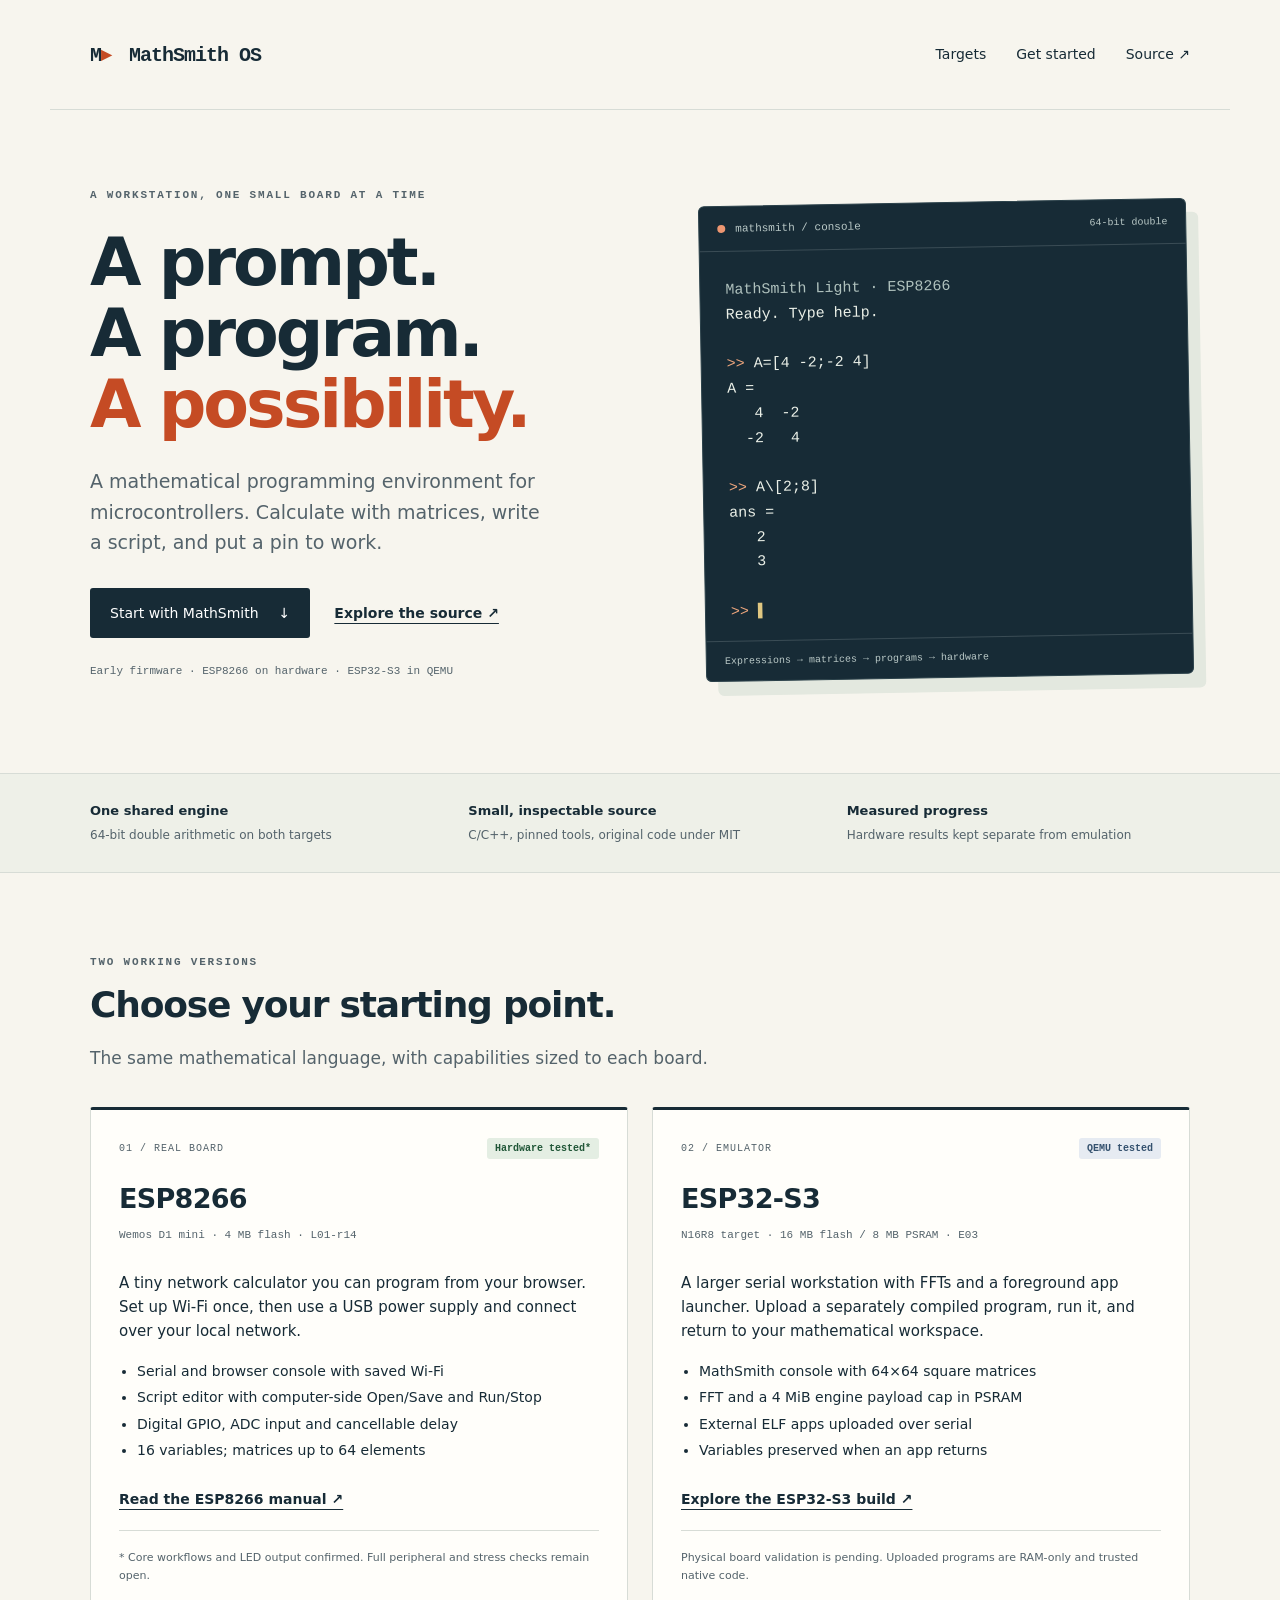
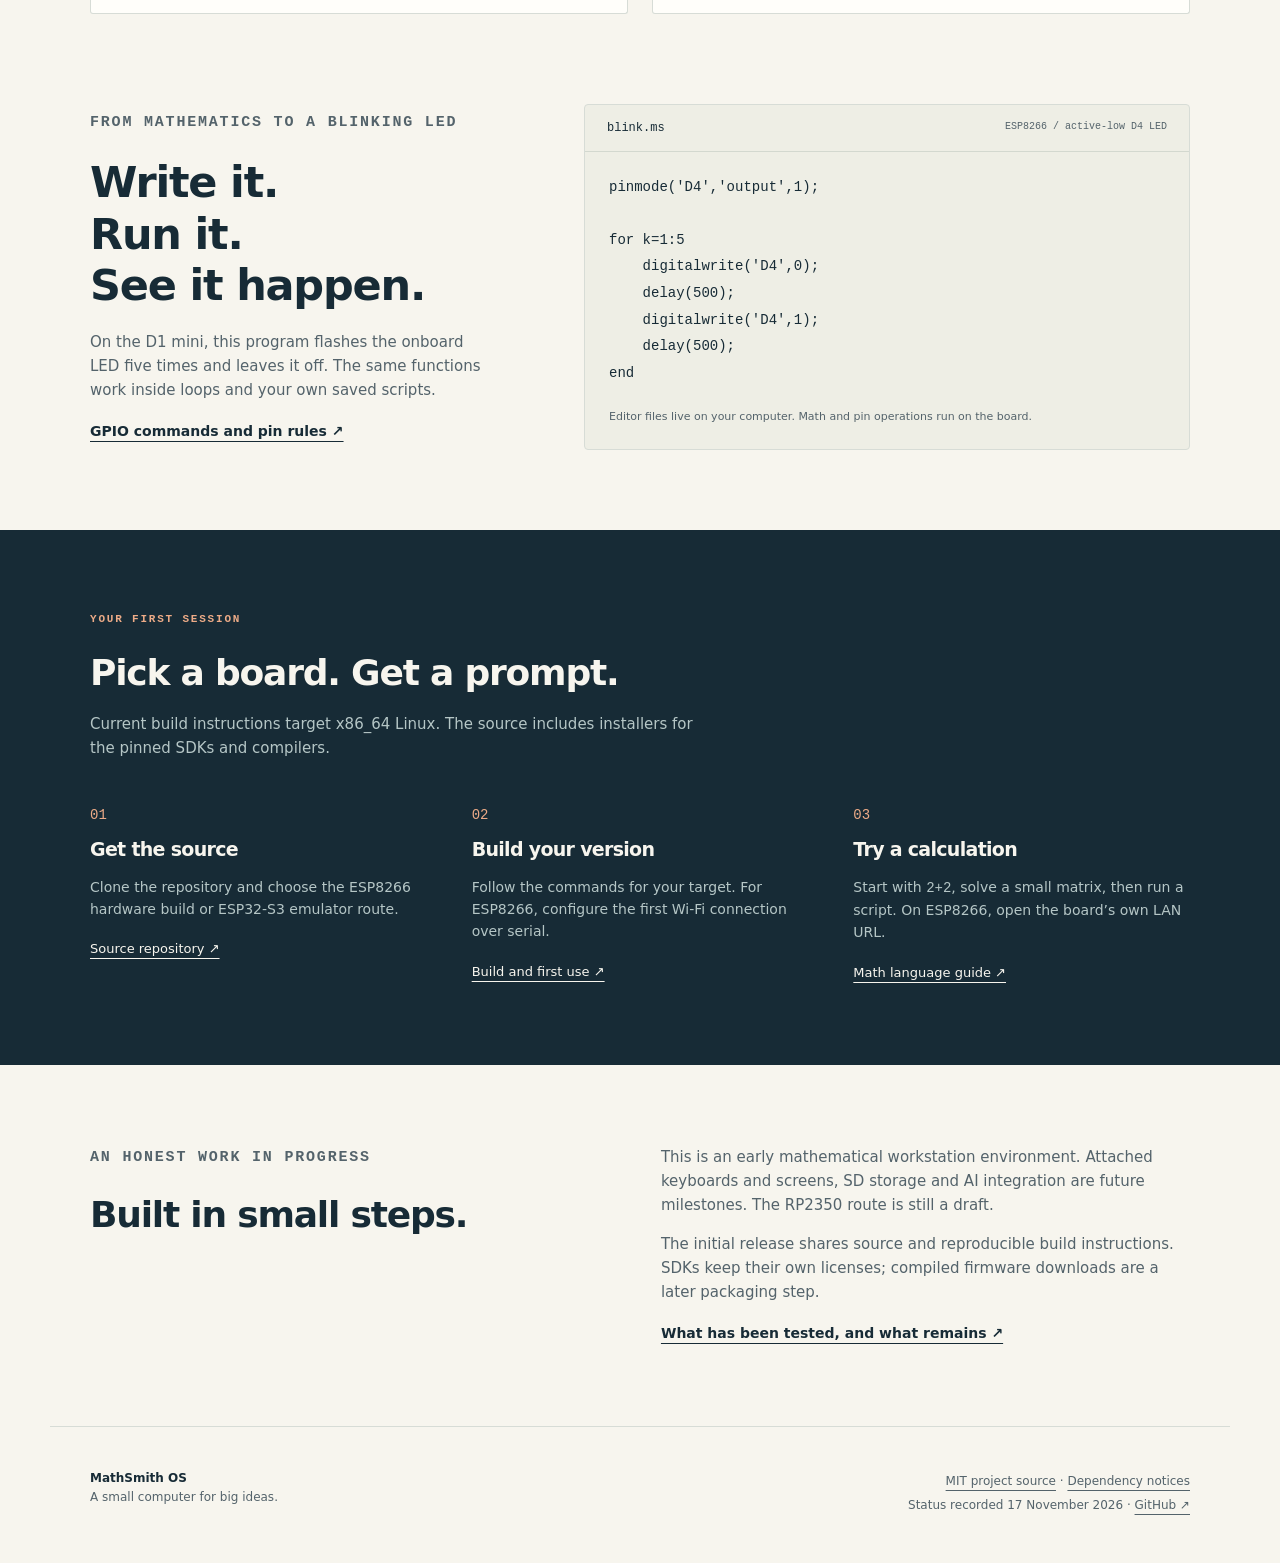
==== website/index.html @ d3aac1d2 "Initial source release: ESP8266 L01-r14 and ESP32-S3 E03" ====
<!doctype html>
<html lang="en">
<head>
  <meta charset="utf-8">
  <meta name="viewport" content="width=device-width, initial-scale=1">
  <meta name="description" content="MathSmith OS: a mathematical programming environment for ESP8266 and ESP32-S3. Real hardware, an emulator, and a shared numerical engine.">
  <meta name="theme-color" content="#172b36">
  <title>MathSmith OS — a small computer for big ideas</title>
  <link rel="stylesheet" href="style.css">
</head>
<body>
  <a class="skip" href="#main">Skip to content</a>
  <header class="wrap topbar">
    <a class="brand" href="#">M<span aria-hidden="true">▸</span> MathSmith OS</a>
    <nav aria-label="Main navigation">
      <a href="#targets">Targets</a><a href="#start">Get started</a><a href="@@REPO_URL@@">Source ↗</a>
    </nav>
  </header>
  <main id="main">
    <section class="wrap hero">
      <div>
        <p class="eyebrow">A workstation, one small board at a time</p>
        <h1>A prompt.<br>A program.<br><em>A possibility.</em></h1>
        <p class="lead">A mathematical programming environment for microcontrollers.
          Calculate with matrices, write a script, and put a pin to work.</p>
        <div class="actions"><a class="button" href="#start">Start with MathSmith <span aria-hidden="true">↓</span></a>
          <a class="text-link" href="@@REPO_URL@@">Explore the source ↗</a></div>
        <p class="edition">Early firmware · ESP8266 on hardware · ESP32-S3 in QEMU</p>
      </div>
      <div class="terminal" aria-label="Example MathSmith session">
        <div class="terminal-bar"><span class="dot"></span> mathsmith / console <span class="terminal-tag">64-bit double</span></div>
        <pre><span class="muted">MathSmith Light · ESP8266</span>
Ready. Type help.

<span class="prompt">&gt;&gt;</span> A=[4 -2;-2 4]
A =
   4  -2
  -2   4

<span class="prompt">&gt;&gt;</span> A\[2;8]
ans =
   2
   3

<span class="prompt">&gt;&gt;</span> <span class="cursor" aria-hidden="true">▌</span></pre>
        <div class="terminal-foot">Expressions → matrices → programs → hardware</div>
      </div>
    </section>
    <section class="feature-strip" aria-label="Project principles"><div class="wrap strip-grid">
      <div><strong>One shared engine</strong><span>64-bit double arithmetic on both targets</span></div>
      <div><strong>Small, inspectable source</strong><span>C/C++, pinned tools, original code under MIT</span></div>
      <div><strong>Measured progress</strong><span>Hardware results kept separate from emulation</span></div>
    </div></section>
    <section id="targets" class="wrap section">
      <div class="section-heading"><p class="eyebrow">Two working versions</p><h2>Choose your starting point.</h2>
        <p>The same mathematical language, with capabilities sized to each board.</p></div>
      <div class="cards">
        <article class="card">
          <div class="card-top"><span class="target-number">01 / REAL BOARD</span><span class="badge hardware">Hardware tested*</span></div>
          <h3>ESP8266</h3><p class="board">Wemos D1 mini · 4 MB flash · L01-r14</p>
          <p>A tiny network calculator you can program from your browser. Set up Wi-Fi once, then use a USB power supply and connect over your local network.</p>
          <ul><li>Serial and browser console with saved Wi-Fi</li><li>Script editor with computer-side Open/Save and Run/Stop</li><li>Digital GPIO, ADC input and cancellable delay</li><li>16 variables; matrices up to 64 elements</li></ul>
          <a class="text-link" href="@@REPO_URL@@/blob/main/esp8266/docs/USER_MANUAL_L01.md">Read the ESP8266 manual ↗</a>
          <p class="card-note">* Core workflows and LED output confirmed. Full peripheral and stress checks remain open.</p>
        </article>
        <article class="card">
          <div class="card-top"><span class="target-number">02 / EMULATOR</span><span class="badge emulator">QEMU tested</span></div>
          <h3>ESP32-S3</h3><p class="board">N16R8 target · 16 MB flash / 8 MB PSRAM · E03</p>
          <p>A larger serial workstation with FFTs and a foreground app launcher. Upload a separately compiled program, run it, and return to your mathematical workspace.</p>
          <ul><li>MathSmith console with 64×64 square matrices</li><li>FFT and a 4 MiB engine payload cap in PSRAM</li><li>External ELF apps uploaded over serial</li><li>Variables preserved when an app returns</li></ul>
          <a class="text-link" href="@@REPO_URL@@/blob/main/apps/esp32/e03_external/README.md">Explore the ESP32-S3 build ↗</a>
          <p class="card-note">Physical board validation is pending. Uploaded programs are RAM-only and trusted native code.</p>
        </article>
      </div>
    </section>
    <section class="wrap section bench">
      <div><p class="eyebrow">From mathematics to a blinking LED</p><h2>Write it.<br> Run it.<br> See it happen.</h2>
        <p>On the D1 mini, this program flashes the onboard LED five times and leaves it off. The same functions work inside loops and your own saved scripts.</p>
        <a class="text-link" href="@@REPO_URL@@/blob/main/esp8266/docs/SCRIPT_GPIO_L01.md">GPIO commands and pin rules ↗</a>
      </div>
      <div class="code-card"><div class="code-title">blink.ms <span>ESP8266 / active-low D4 LED</span></div>
        <pre>pinmode('D4','output',1);

for k=1:5
    digitalwrite('D4',0);
    delay(500);
    digitalwrite('D4',1);
    delay(500);
end</pre><p>Editor files live on your computer. Math and pin operations run on the board.</p>
      </div>
    </section>
    <section id="start" class="section start-section"><div class="wrap">
      <p class="eyebrow">Your first session</p><h2>Pick a board. Get a prompt.</h2>
      <p class="intro">Current build instructions target x86_64 Linux. The source includes installers for the pinned SDKs and compilers.</p>
      <div class="steps">
        <article><span class="step">01</span><h3>Get the source</h3><p>Clone the repository and choose the ESP8266 hardware build or ESP32-S3 emulator route.</p><a href="@@REPO_URL@@">Source repository ↗</a></article>
        <article><span class="step">02</span><h3>Build your version</h3><p>Follow the commands for your target. For ESP8266, configure the first Wi-Fi connection over serial.</p><a href="@@REPO_URL@@/blob/main/docs/GETTING_STARTED.md">Build and first use ↗</a></article>
        <article><span class="step">03</span><h3>Try a calculation</h3><p>Start with <code>2+2</code>, solve a small matrix, then run a script. On ESP8266, open the board’s own LAN URL.</p><a href="@@REPO_URL@@/blob/main/esp8266/docs/USER_MANUAL.md">Math language guide ↗</a></article>
      </div>
    </div></section>
    <section class="wrap section horizon">
      <div><p class="eyebrow">An honest work in progress</p><h2>Built in small steps.</h2></div>
      <div><p>This is an early mathematical workstation environment. Attached keyboards and screens, SD storage and AI integration are future milestones. The RP2350 route is still a draft.</p>
        <p>The initial release shares source and reproducible build instructions. SDKs keep their own licenses; compiled firmware downloads are a later packaging step.</p>
        <a class="text-link" href="@@REPO_URL@@/blob/main/PROGRESS.md">What has been tested, and what remains ↗</a></div>
    </section>
  </main>
  <footer class="wrap footer"><p><strong>MathSmith OS</strong><br>A small computer for big ideas.</p>
    <p><a href="@@REPO_URL@@/blob/main/LICENSE">MIT project source</a> · <a href="@@REPO_URL@@/blob/main/THIRD_PARTY_NOTICES.md">Dependency notices</a><br>Status recorded 17 November 2026 · <a href="@@REPO_URL@@">GitHub ↗</a></p></footer>
</body>
</html>
---- website/style.css ----
:root{--paper:#f7f5ee;--ink:#172b36;--soft:#54636b;--line:#d7dcd6;--orange:#c54b24;--green:#246448;--mono:ui-monospace,SFMono-Regular,Consolas,"Liberation Mono",monospace}
*{box-sizing:border-box}html{scroll-behavior:smooth;scroll-padding-top:24px}body{margin:0;background:var(--paper);color:var(--ink);font:17px/1.6 system-ui,-apple-system,BlinkMacSystemFont,"Segoe UI",sans-serif}a{color:inherit;text-underline-offset:5px}a:hover{color:var(--orange)}a:focus-visible{outline:3px solid var(--orange);outline-offset:6px}.wrap{max-width:1180px;margin:auto;padding-left:40px;padding-right:40px}.topbar{display:flex;justify-content:space-between;align-items:center;min-height:110px;border-bottom:1px solid var(--line)}.brand{font:700 20px var(--mono);text-decoration:none;letter-spacing:-1px}.brand span{color:var(--orange);margin-right:8px}nav{display:flex;gap:30px;font-size:14px}nav a{text-decoration:none}.hero{display:grid;grid-template-columns:1.12fr 1fr;gap:65px;padding-top:76px;padding-bottom:80px;align-items:center}.eyebrow{font:600 11px/1.7 var(--mono);text-transform:uppercase;letter-spacing:1.8px;color:var(--soft);margin:0 0 22px}h1{font-size:clamp(48px,5.2vw,68px);line-height:1.07;letter-spacing:-3px;margin:0 0 26px;font-weight:650}h1 em{font-style:normal;color:var(--orange)}.lead{font-size:19px;line-height:1.6;max-width:460px;color:var(--soft)}.actions{display:flex;gap:24px;align-items:center;margin-top:30px}.button{display:inline-flex;gap:20px;background:var(--ink);color:white;padding:14px 20px;font-size:14px;text-decoration:none;border-radius:3px}.button:hover{background:var(--orange);color:white}.text-link{font-size:14px;font-weight:600}.edition{font:11px/1.8 var(--mono);color:var(--soft);margin-top:24px}.terminal{background:var(--ink);color:#ebf0e8;border:1px solid #2b414a;border-radius:6px;box-shadow:12px 14px 0 #e3e8df;transform:rotate(-1deg)}.terminal-bar{display:flex;align-items:center;gap:10px;padding:16px 18px;border-bottom:1px solid #3a4c55;font:11px var(--mono);color:#bac9c7}.dot{background:#ed9671;width:8px;height:8px;border-radius:50%}.terminal-tag{margin-left:auto;font-size:10px}.terminal pre{font:15px/1.65 var(--mono);padding:12px 25px 0;white-space:pre-wrap}.muted{color:#afc1bd}.prompt{color:#eea67d}.cursor{color:#e0c781}.terminal-foot{border-top:1px solid #3a4c55;padding:12px 18px;color:#bac9c7;font:10px/1.5 var(--mono)}.feature-strip{border-block:1px solid var(--line);background:#eef0e8}.strip-grid{display:grid;grid-template-columns:repeat(3,1fr);gap:35px;padding-block:27px}.strip-grid strong{display:block;font-size:13px}.strip-grid span{display:block;font-size:12px;color:var(--soft);margin-top:4px}.section{padding-top:80px;padding-bottom:80px}.section-heading{margin-bottom:35px}.section-heading .eyebrow{margin-bottom:12px}h2{font-size:36px;line-height:1.2;letter-spacing:-1.2px;margin:0 0 18px;font-weight:650}.section-heading>p:last-child,.bench p,.horizon p{color:var(--soft)}.cards{display:grid;grid-template-columns:1fr 1fr;gap:24px}.card{background:#fffefa;border:1px solid var(--line);border-top:3px solid var(--ink);border-radius:3px;padding:28px;display:flex;flex-direction:column}.card-top{display:flex;align-items:center;justify-content:space-between;gap:15px}.target-number{font:10px var(--mono);letter-spacing:1px;color:var(--soft)}.badge{font:600 10px var(--mono);padding:5px 8px;border-radius:3px;white-space:nowrap}.hardware{background:#e4eee3;color:#205637}.emulator{background:#e6ebf2;color:#34516e}h3{font-size:27px;letter-spacing:-.7px;margin:22px 0 0;line-height:1.3}.board{font:11px/1.8 var(--mono);color:var(--soft);margin:10px 0}.card>p:not(.board):not(.card-note){font-size:15px}.card ul{padding-left:18px;font-size:14px;line-height:1.9;margin:0 0 24px}.card>.text-link{margin-top:auto}.card-note{font-size:11px;color:var(--soft);border-top:1px solid var(--line);padding-top:18px;margin:20px 0 0}.bench{display:grid;grid-template-columns:.8fr 1.2fr;gap:90px;padding-top:10px;align-items:center}.bench h2{font-size:43px}.bench p{font-size:15px}.code-card{border:1px solid var(--line);background:#eeeee5;border-radius:4px}.code-title{border-bottom:1px solid #d3d8cf;padding:16px 22px;font:12px var(--mono);display:flex;justify-content:space-between;gap:10px}.code-title span{font-size:10px;color:var(--soft)}.code-card pre{padding:8px 24px;font:14px/1.9 var(--mono);overflow:auto}.code-card>p{padding:0 24px 12px;font-size:11px}.start-section{background:var(--ink);color:var(--paper)}.start-section .eyebrow{color:#edab87}.intro{max-width:620px;color:#b5c6c6;font-size:15px}.steps{display:grid;grid-template-columns:repeat(3,1fr);gap:45px;margin-top:40px}.step{font:14px var(--mono);color:#edab87}.steps h3{font-size:19px;margin-top:10px}.steps p{font-size:14px;color:#b5c6c6}.steps a{font-size:13px}.horizon{display:grid;grid-template-columns:1fr 1.1fr;gap:90px;border-bottom:1px solid var(--line)}.horizon p{font-size:15px;margin-top:0}.footer{display:flex;justify-content:space-between;padding-top:30px;padding-bottom:35px;font-size:12px;color:var(--soft)}.footer strong{color:var(--ink)}.footer>p:last-child{text-align:right;line-height:2}.skip{position:absolute;top:-80px;left:20px;padding:10px;background:white;z-index:5}.skip:focus{top:10px}
@media(max-width:850px){.wrap{padding-left:25px;padding-right:25px}.hero{gap:35px;padding-top:50px;grid-template-columns:1fr 1fr}.actions{flex-wrap:wrap;gap:15px}.terminal pre{font-size:13px;padding-left:18px}.terminal-tag{display:none}.card{padding:20px}.card-top{flex-wrap:wrap}.bench,.horizon{gap:40px}.code-title{flex-wrap:wrap}.strip-grid{gap:20px}.steps{gap:25px}}
@media(max-width:620px){body{font-size:16px}.topbar{min-height:85px}.brand{font-size:16px}nav{gap:16px;font-size:12px}nav a:first-child{display:none}.hero{grid-template-columns:1fr;gap:40px;padding-top:40px;padding-bottom:50px}h1{font-size:56px}.lead{font-size:17px}.terminal{transform:none;box-shadow:7px 8px 0 #e3e8df}.terminal pre{font-size:14px}.terminal-tag{display:block}.strip-grid{grid-template-columns:1fr;gap:16px;padding-block:24px}.strip-grid strong,.strip-grid span{display:inline}.strip-grid span{margin-left:6px}.section{padding-block:48px}h2{font-size:30px}.cards,.bench,.horizon,.steps{grid-template-columns:1fr}.card{padding:24px}.card-top{flex-wrap:nowrap}.bench{padding-top:0;gap:25px}.bench h2{font-size:36px}.bench h2 br{display:none}.bench h2 br:after{content:' '}.horizon{gap:5px}.steps{gap:30px}.steps h3{margin-top:8px}.footer{display:block}.footer>p:last-child{text-align:left}.code-card pre{font-size:12px}.eyebrow{letter-spacing:1.2px}}
@media(prefers-reduced-motion:reduce){html{scroll-behavior:auto}}
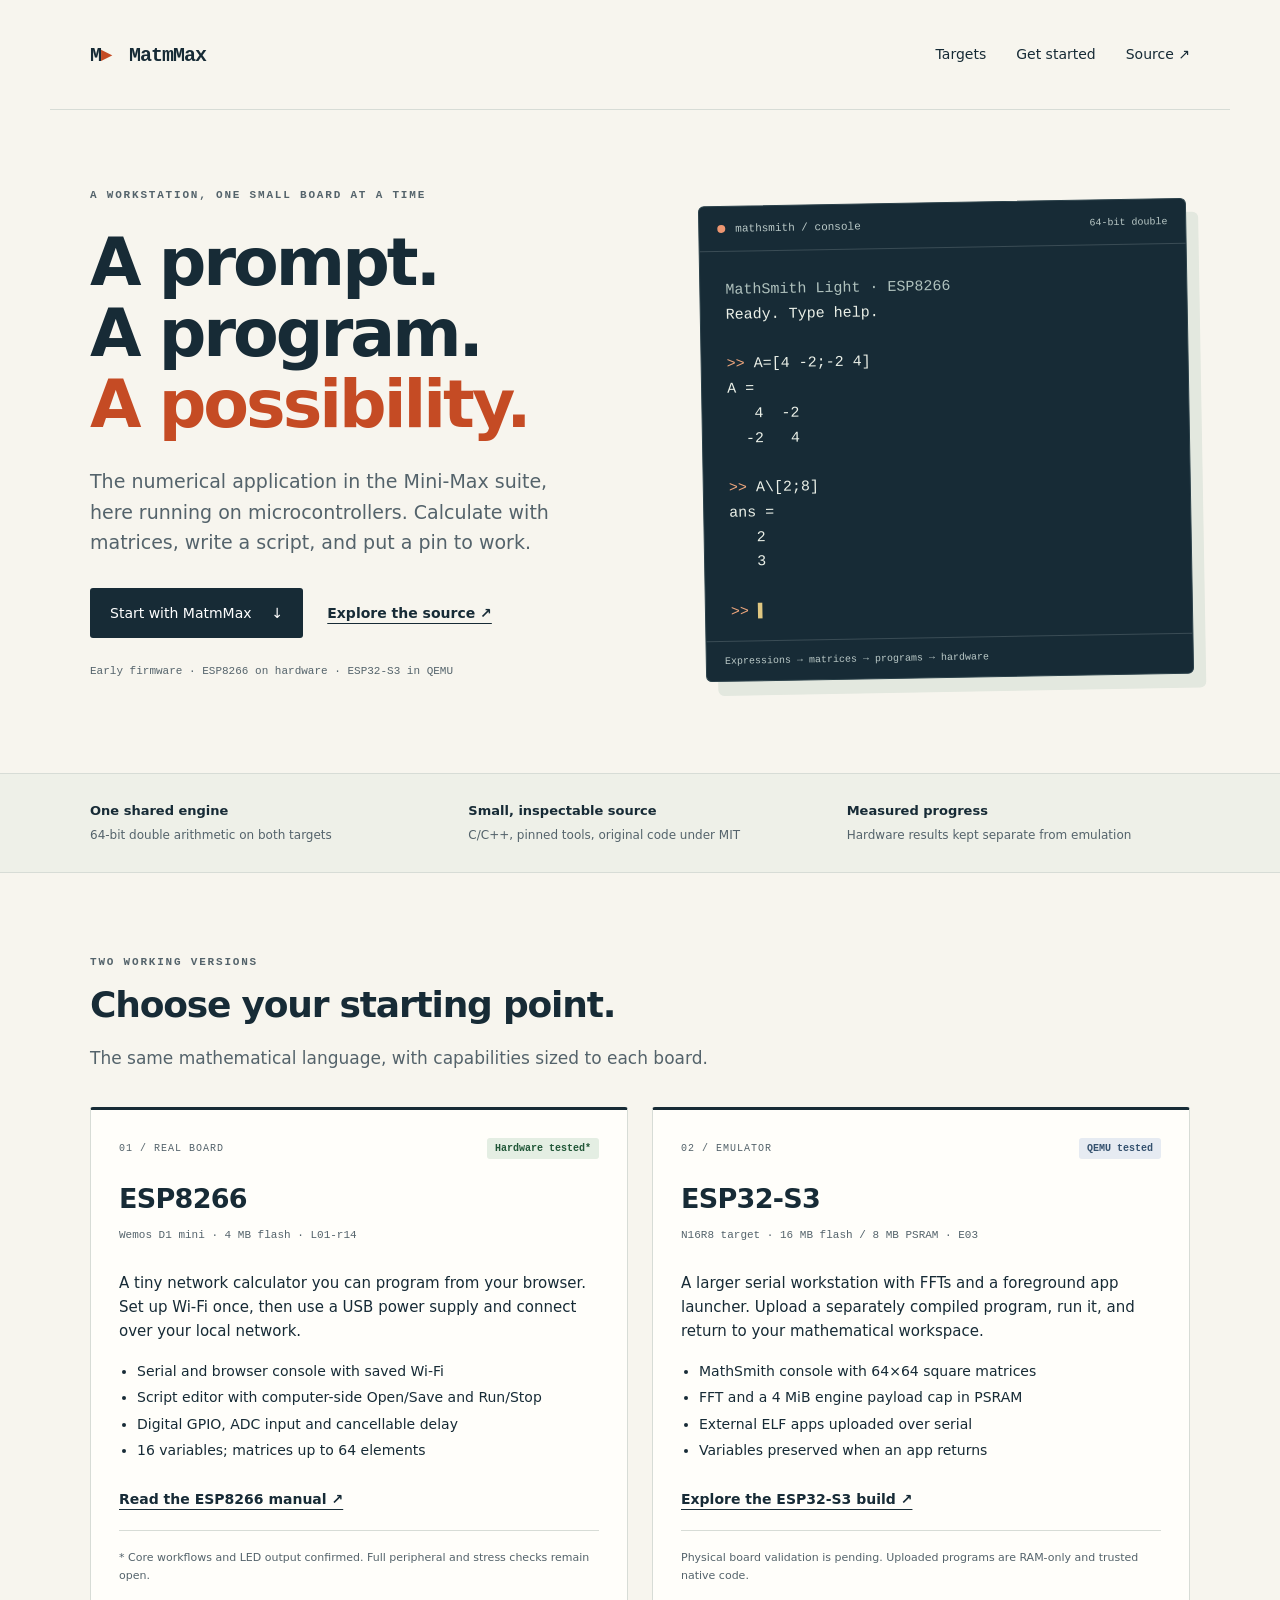
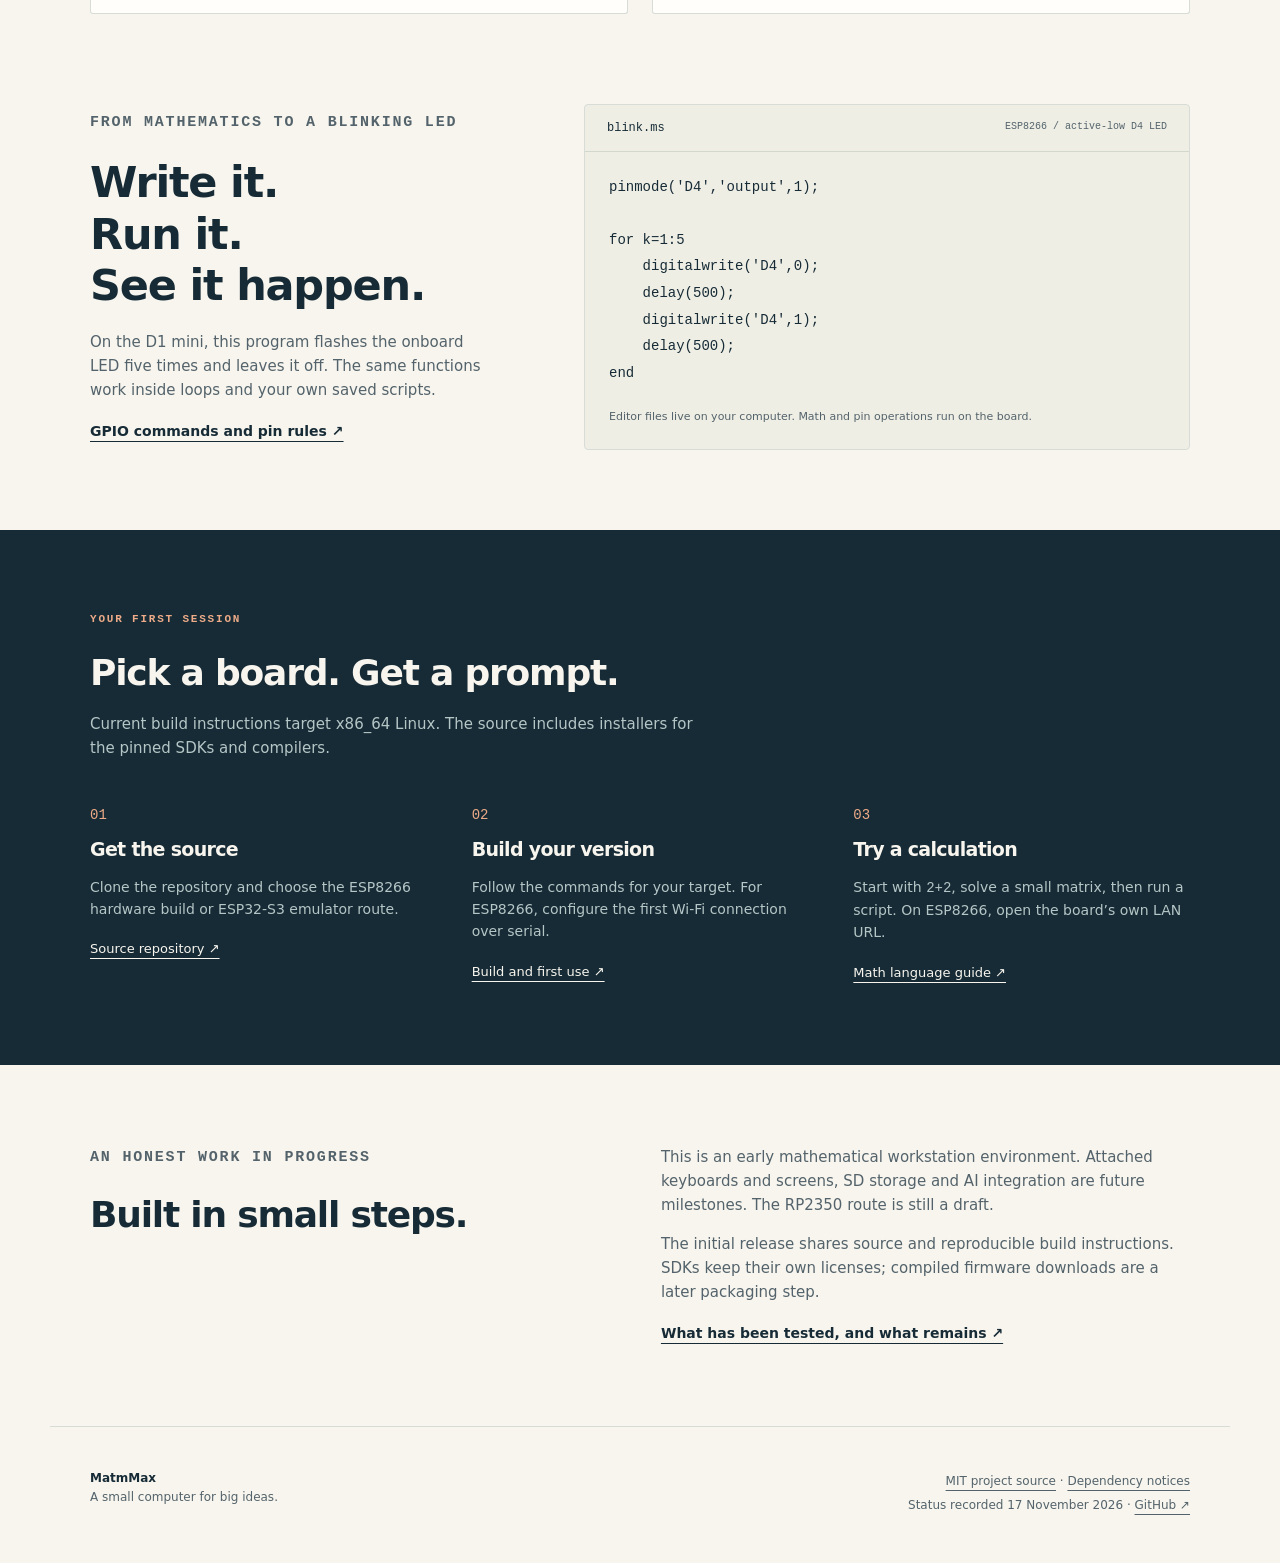
==== commit 52289575: "Brand the published numerical application as MatmMax" ====
--- a/website/index.html
+++ b/website/index.html
@@ -3,15 +3,15 @@
 <head>
   <meta charset="utf-8">
   <meta name="viewport" content="width=device-width, initial-scale=1">
-  <meta name="description" content="MathSmith OS: a mathematical programming environment for ESP8266 and ESP32-S3. Real hardware, an emulator, and a shared numerical engine.">
+  <meta name="description" content="MatmMax: a mathematical programming environment for ESP8266 and ESP32-S3. Real hardware, an emulator, and a shared numerical engine.">
   <meta name="theme-color" content="#172b36">
-  <title>MathSmith OS — a small computer for big ideas</title>
+  <title>MatmMax — a small computer for big ideas</title>
   <link rel="stylesheet" href="style.css">
 </head>
 <body>
   <a class="skip" href="#main">Skip to content</a>
   <header class="wrap topbar">
-    <a class="brand" href="#">M<span aria-hidden="true">▸</span> MathSmith OS</a>
+    <a class="brand" href="#">M<span aria-hidden="true">▸</span> MatmMax</a>
     <nav aria-label="Main navigation">
       <a href="#targets">Targets</a><a href="#start">Get started</a><a href="@@REPO_URL@@">Source ↗</a>
     </nav>
@@ -21,9 +21,9 @@
       <div>
         <p class="eyebrow">A workstation, one small board at a time</p>
         <h1>A prompt.<br>A program.<br><em>A possibility.</em></h1>
-        <p class="lead">A mathematical programming environment for microcontrollers.
+        <p class="lead">The numerical application in the Mini-Max suite, here running on microcontrollers.
           Calculate with matrices, write a script, and put a pin to work.</p>
-        <div class="actions"><a class="button" href="#start">Start with MathSmith <span aria-hidden="true">↓</span></a>
+        <div class="actions"><a class="button" href="#start">Start with MatmMax <span aria-hidden="true">↓</span></a>
           <a class="text-link" href="@@REPO_URL@@">Explore the source ↗</a></div>
         <p class="edition">Early firmware · ESP8266 on hardware · ESP32-S3 in QEMU</p>
       </div>
@@ -105,7 +105,7 @@
         <a class="text-link" href="@@REPO_URL@@/blob/main/PROGRESS.md">What has been tested, and what remains ↗</a></div>
     </section>
   </main>
-  <footer class="wrap footer"><p><strong>MathSmith OS</strong><br>A small computer for big ideas.</p>
+  <footer class="wrap footer"><p><strong>MatmMax</strong><br>A small computer for big ideas.</p>
     <p><a href="@@REPO_URL@@/blob/main/LICENSE">MIT project source</a> · <a href="@@REPO_URL@@/blob/main/THIRD_PARTY_NOTICES.md">Dependency notices</a><br>Status recorded 17 November 2026 · <a href="@@REPO_URL@@">GitHub ↗</a></p></footer>
 </body>
 </html>
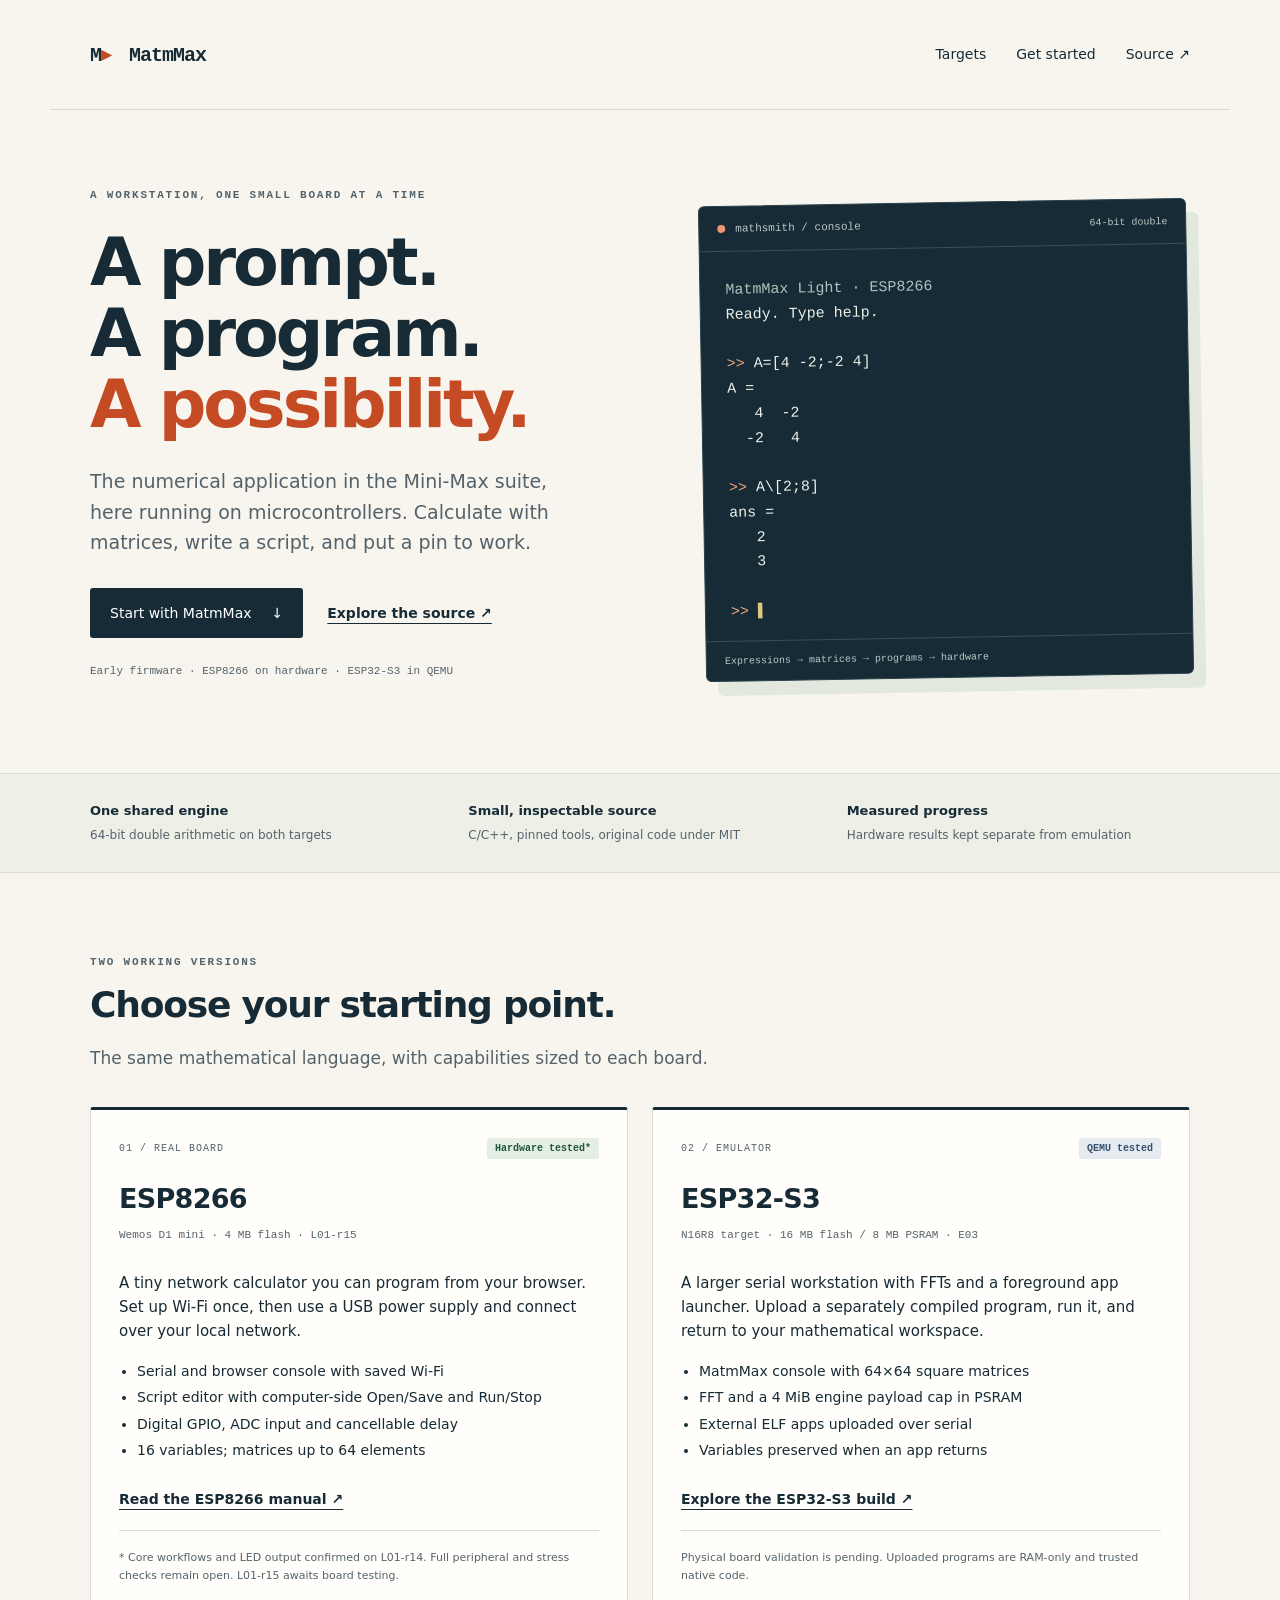
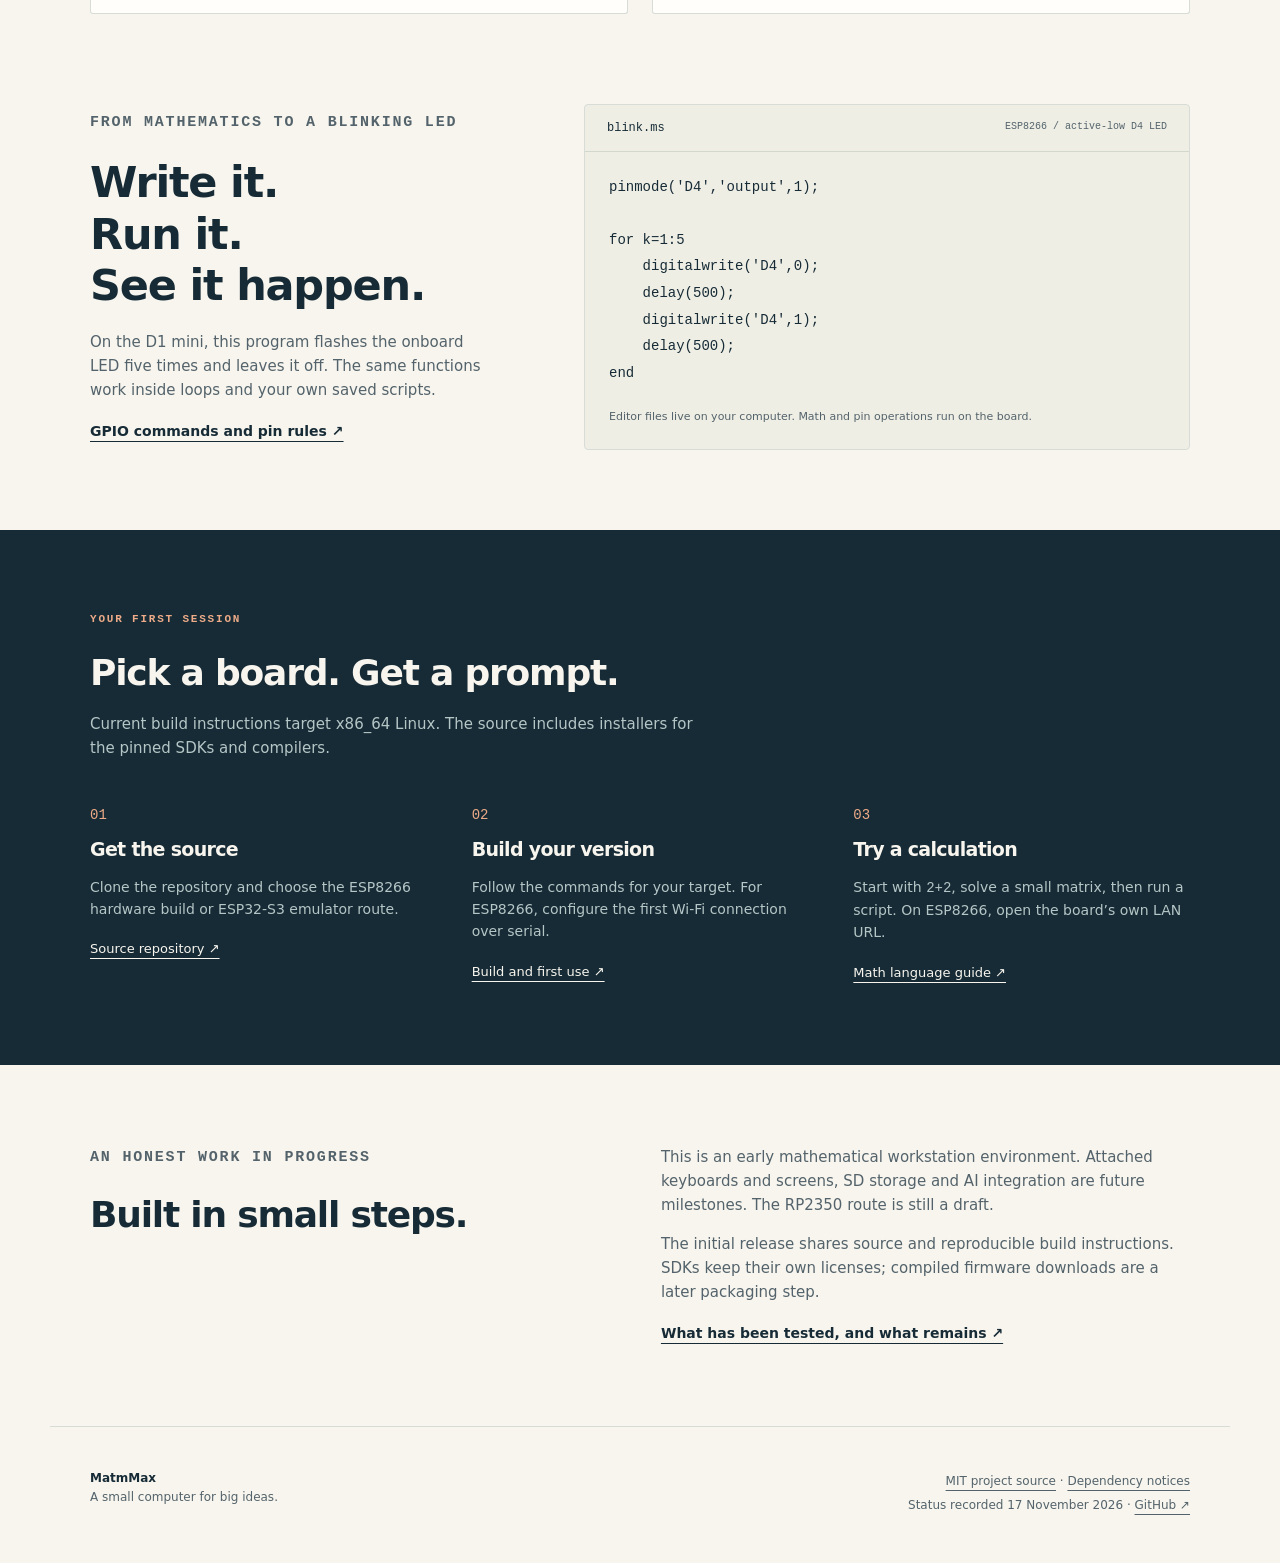
==== commit 48f581db: "Use MatmMax in the microcontroller builds and user guides" ====
--- a/website/index.html
+++ b/website/index.html
@@ -27,9 +27,9 @@
           <a class="text-link" href="@@REPO_URL@@">Explore the source ↗</a></div>
         <p class="edition">Early firmware · ESP8266 on hardware · ESP32-S3 in QEMU</p>
       </div>
-      <div class="terminal" aria-label="Example MathSmith session">
+      <div class="terminal" aria-label="Example MatmMax session">
         <div class="terminal-bar"><span class="dot"></span> mathsmith / console <span class="terminal-tag">64-bit double</span></div>
-        <pre><span class="muted">MathSmith Light · ESP8266</span>
+        <pre><span class="muted">MatmMax Light · ESP8266</span>
 Ready. Type help.
 
 <span class="prompt">&gt;&gt;</span> A=[4 -2;-2 4]
@@ -57,17 +57,17 @@
       <div class="cards">
         <article class="card">
           <div class="card-top"><span class="target-number">01 / REAL BOARD</span><span class="badge hardware">Hardware tested*</span></div>
-          <h3>ESP8266</h3><p class="board">Wemos D1 mini · 4 MB flash · L01-r14</p>
+          <h3>ESP8266</h3><p class="board">Wemos D1 mini · 4 MB flash · L01-r15</p>
           <p>A tiny network calculator you can program from your browser. Set up Wi-Fi once, then use a USB power supply and connect over your local network.</p>
           <ul><li>Serial and browser console with saved Wi-Fi</li><li>Script editor with computer-side Open/Save and Run/Stop</li><li>Digital GPIO, ADC input and cancellable delay</li><li>16 variables; matrices up to 64 elements</li></ul>
           <a class="text-link" href="@@REPO_URL@@/blob/main/esp8266/docs/USER_MANUAL_L01.md">Read the ESP8266 manual ↗</a>
-          <p class="card-note">* Core workflows and LED output confirmed. Full peripheral and stress checks remain open.</p>
+          <p class="card-note">* Core workflows and LED output confirmed on L01-r14. Full peripheral and stress checks remain open. L01-r15 awaits board testing.</p>
         </article>
         <article class="card">
           <div class="card-top"><span class="target-number">02 / EMULATOR</span><span class="badge emulator">QEMU tested</span></div>
           <h3>ESP32-S3</h3><p class="board">N16R8 target · 16 MB flash / 8 MB PSRAM · E03</p>
           <p>A larger serial workstation with FFTs and a foreground app launcher. Upload a separately compiled program, run it, and return to your mathematical workspace.</p>
-          <ul><li>MathSmith console with 64×64 square matrices</li><li>FFT and a 4 MiB engine payload cap in PSRAM</li><li>External ELF apps uploaded over serial</li><li>Variables preserved when an app returns</li></ul>
+          <ul><li>MatmMax console with 64×64 square matrices</li><li>FFT and a 4 MiB engine payload cap in PSRAM</li><li>External ELF apps uploaded over serial</li><li>Variables preserved when an app returns</li></ul>
           <a class="text-link" href="@@REPO_URL@@/blob/main/apps/esp32/e03_external/README.md">Explore the ESP32-S3 build ↗</a>
           <p class="card-note">Physical board validation is pending. Uploaded programs are RAM-only and trusted native code.</p>
         </article>
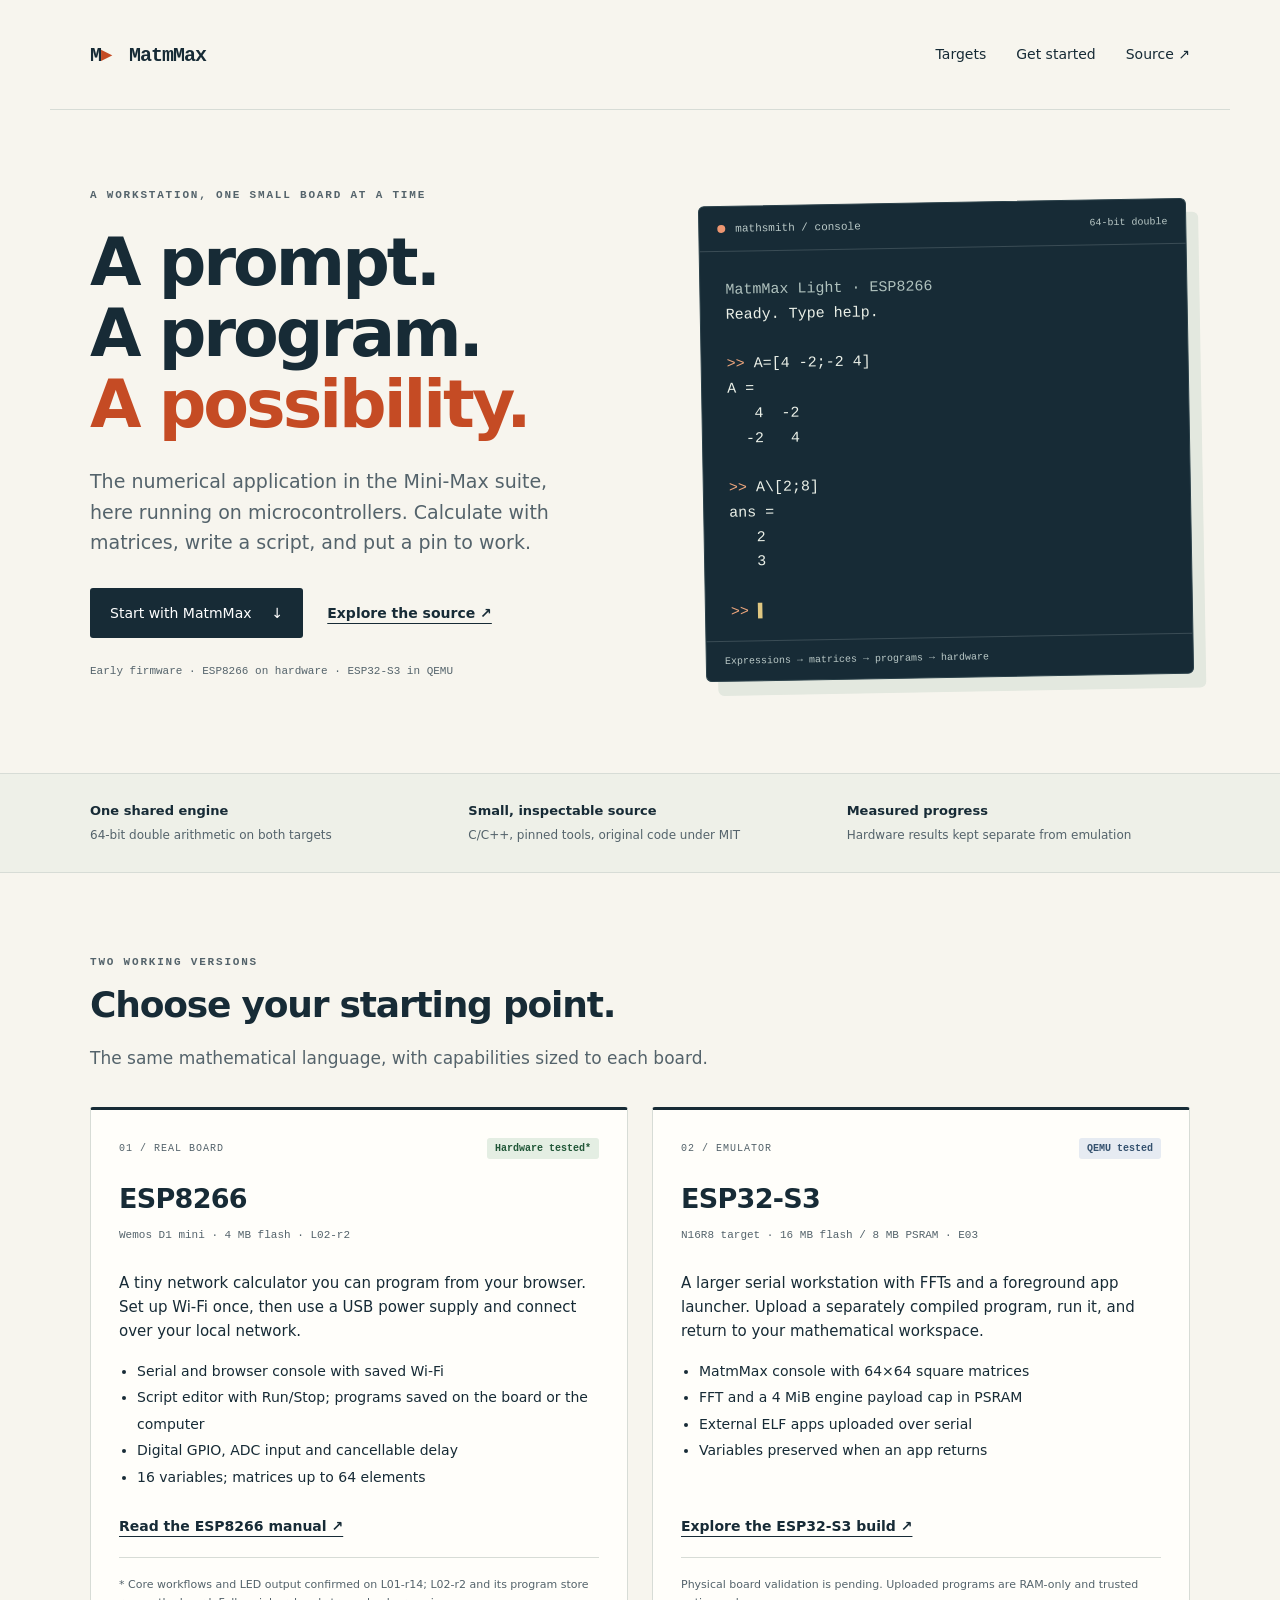
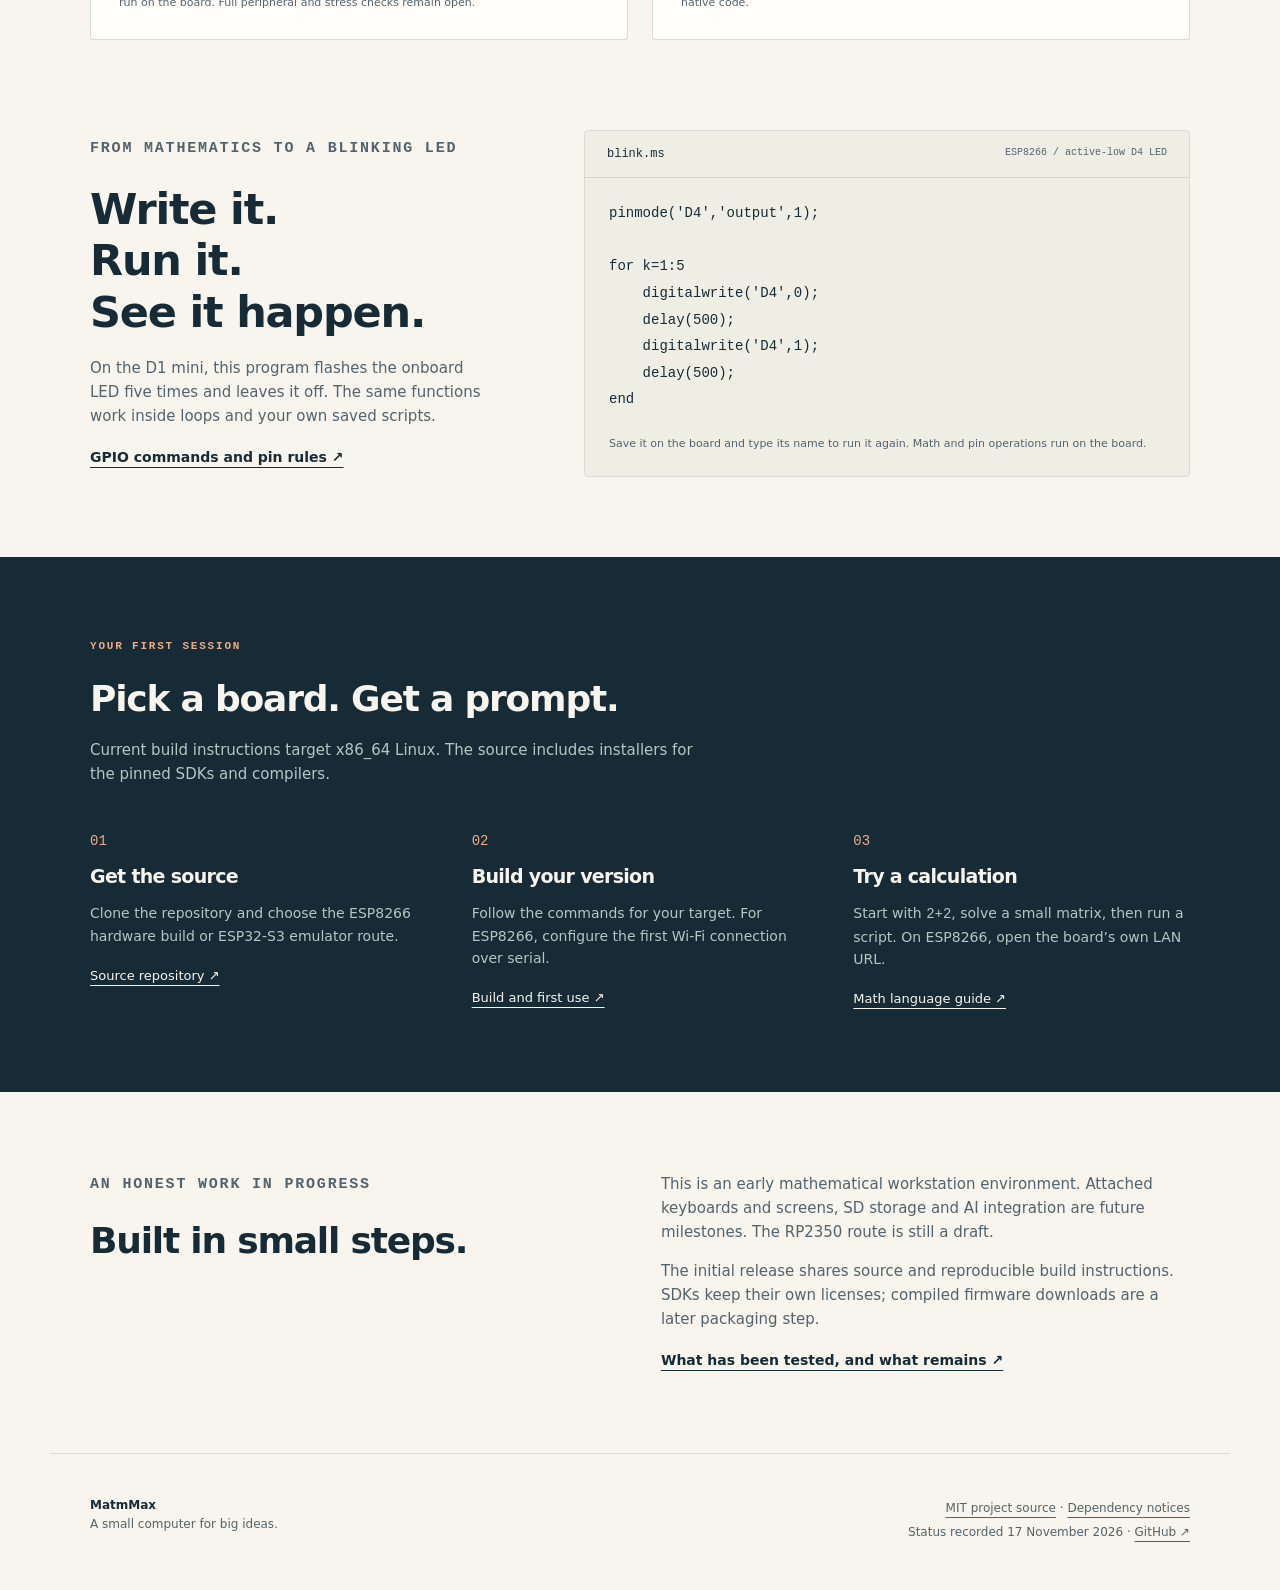
==== commit dd99291d: "ESP8266 L02: programs saved on the board, and matmmax.local Adds a 1000 KiB LittleFS program store t" ====
--- a/website/index.html
+++ b/website/index.html
@@ -57,11 +57,11 @@
       <div class="cards">
         <article class="card">
           <div class="card-top"><span class="target-number">01 / REAL BOARD</span><span class="badge hardware">Hardware tested*</span></div>
-          <h3>ESP8266</h3><p class="board">Wemos D1 mini · 4 MB flash · L01-r15</p>
+          <h3>ESP8266</h3><p class="board">Wemos D1 mini · 4 MB flash · L02-r2</p>
           <p>A tiny network calculator you can program from your browser. Set up Wi-Fi once, then use a USB power supply and connect over your local network.</p>
-          <ul><li>Serial and browser console with saved Wi-Fi</li><li>Script editor with computer-side Open/Save and Run/Stop</li><li>Digital GPIO, ADC input and cancellable delay</li><li>16 variables; matrices up to 64 elements</li></ul>
+          <ul><li>Serial and browser console with saved Wi-Fi</li><li>Script editor with Run/Stop; programs saved on the board or the computer</li><li>Digital GPIO, ADC input and cancellable delay</li><li>16 variables; matrices up to 64 elements</li></ul>
           <a class="text-link" href="@@REPO_URL@@/blob/main/esp8266/docs/USER_MANUAL_L01.md">Read the ESP8266 manual ↗</a>
-          <p class="card-note">* Core workflows and LED output confirmed on L01-r14. Full peripheral and stress checks remain open. L01-r15 awaits board testing.</p>
+          <p class="card-note">* Core workflows and LED output confirmed on L01-r14; L02-r2 and its program store run on the board. Full peripheral and stress checks remain open.</p>
         </article>
         <article class="card">
           <div class="card-top"><span class="target-number">02 / EMULATOR</span><span class="badge emulator">QEMU tested</span></div>
@@ -86,7 +86,7 @@
     delay(500);
     digitalwrite('D4',1);
     delay(500);
-end</pre><p>Editor files live on your computer. Math and pin operations run on the board.</p>
+end</pre><p>Save it on the board and type its name to run it again. Math and pin operations run on the board.</p>
       </div>
     </section>
     <section id="start" class="section start-section"><div class="wrap">
